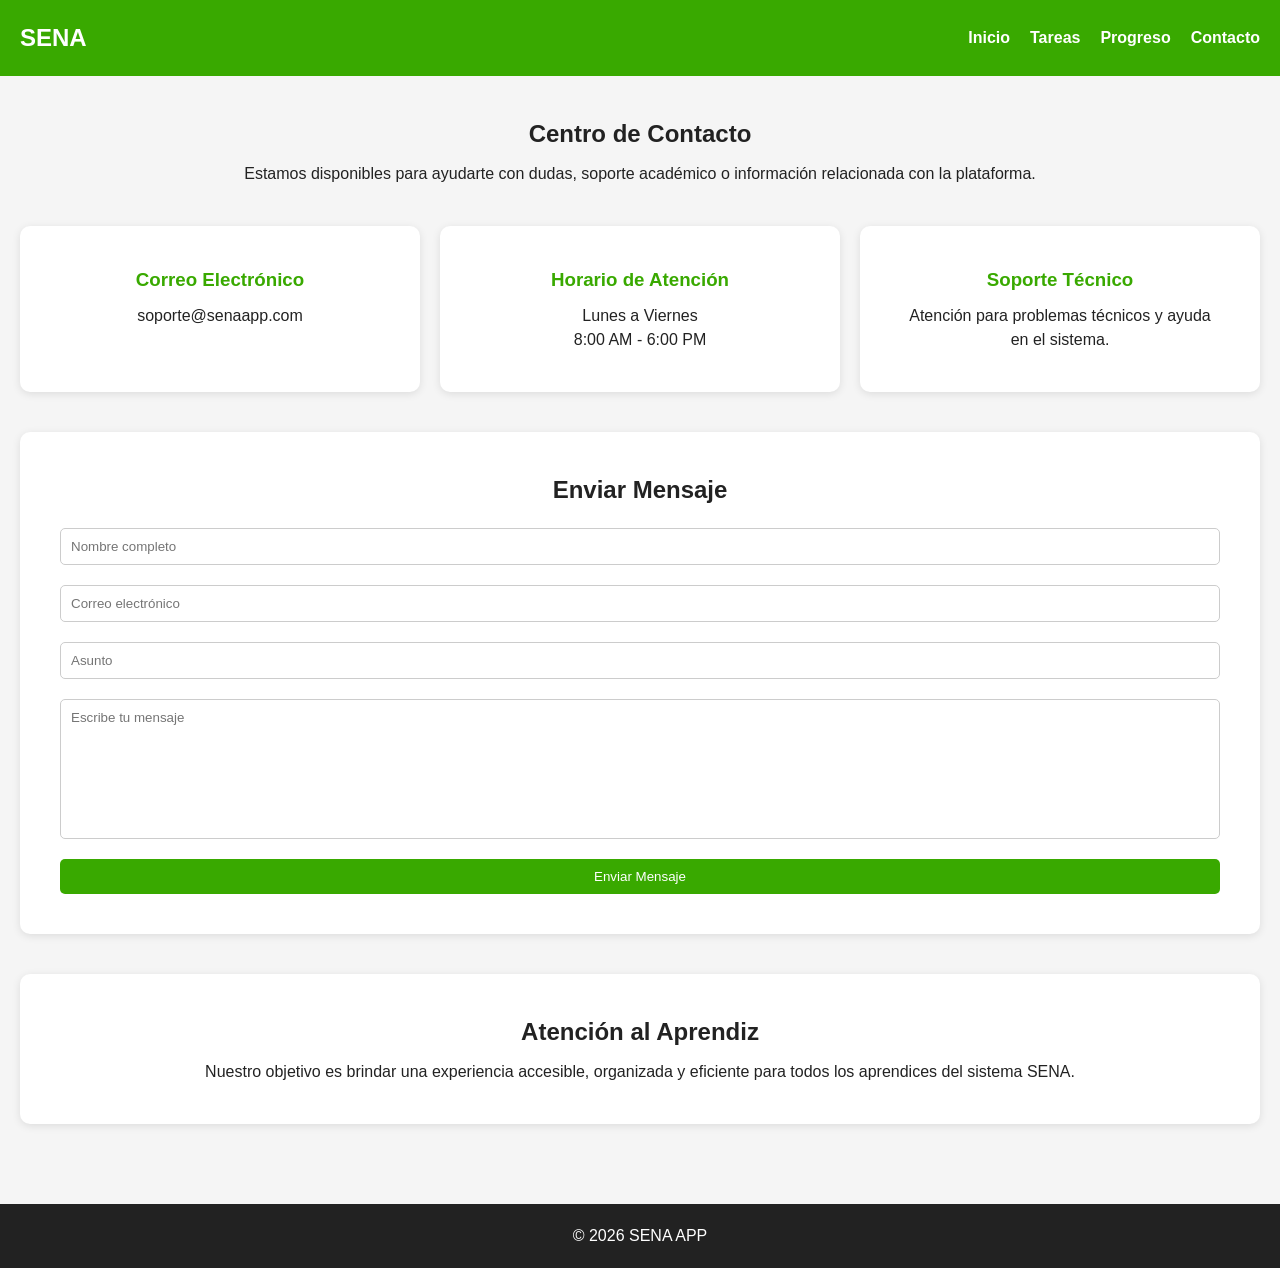
==== Contenido/pages/contacto.html @ 0f0bddb2 "feat: interfaz visual del sistema" ====
<!DOCTYPE html>
<html lang="es">
<head>
    <meta charset="UTF-8">
    <meta name="viewport" content="width=device-width, initial-scale=1.0">
    <title>Contacto | SENA APP</title>

    <link rel="stylesheet" href="../CSS/styles_global.css">
    <link rel="stylesheet" href="../CSS/contacto.css">
</head>

<body>

<header class="header">

    <nav class="navbar">

        <h1 class="logo">SENA</h1>

        <ul class="nav-links">
            <li><a href="../index.html">Inicio</a></li>
            <li><a href="tareas.html">Tareas</a></li>
            <li><a href="progreso.html">Progreso</a></li>
            <li><a href="contacto.html">Contacto</a></li>
        </ul>

    </nav>

</header>

<main class="container">

    <!-- HEADER -->
    <section class="contact-header">

        <h2>Centro de Contacto</h2>

        <p>
            Estamos disponibles para ayudarte con dudas,
            soporte académico o información relacionada
            con la plataforma.
        </p>

    </section>

    <!-- CARDS -->
    <section class="contact-cards">

        <article class="contact-card">

            <h3>Correo Electrónico</h3>

            <p>
                soporte@senaapp.com
            </p>

        </article>

        <article class="contact-card">

            <h3>Horario de Atención</h3>

            <p>
                Lunes a Viernes<br>
                8:00 AM - 6:00 PM
            </p>

        </article>

        <article class="contact-card">

            <h3>Soporte Técnico</h3>

            <p>
                Atención para problemas técnicos
                y ayuda en el sistema.
            </p>

        </article>

    </section>

    <!-- FORMULARIO -->
    <section class="contact-content">

        <form class="contact-form">

            <h2>Enviar Mensaje</h2>

            <input type="text" placeholder="Nombre completo">

            <input type="email" placeholder="Correo electrónico">

            <input type="text" placeholder="Asunto">

            <textarea placeholder="Escribe tu mensaje"></textarea>

            <button class="btn">
                Enviar Mensaje
            </button>

        </form>

    </section>

    <!-- INFO -->
    <section class="contact-info">

        <h2>Atención al Aprendiz</h2>

        <p>
            Nuestro objetivo es brindar una experiencia
            accesible, organizada y eficiente para todos
            los aprendices del sistema SENA.
        </p>

    </section>

</main>

<footer class="footer">

    <p>© 2026 SENA APP</p>

</footer>

</body>
</html>
---- Contenido/CSS/styles_global.css ----
/*RESET GLOBAL*/
*{
    margin: 0;
    padding: 0;
    box-sizing: border-box;
}

/*VARIABLES GLOBALES*/
:root{
    --color-primary: #39A900;
    --color-dark: #222;
    --color-light: #f5f5f5;
    --color-white: #ffffff;
    --font-main: Arial, Helvetica, sans-serif;
    --spacing-sm: 10px;
    --spacing-md: 20px;
    --spacing-lg: 40px;
}

/*ESTILOS GENERALES DEL SITIO*/
body{
    font-family: var(--font-main);
    background-color: var(--color-light);
    color: var(--color-dark);
    line-height: 1.5;
}

.header{
    background-color: var(--color-primary);
    padding: var(--spacing-md);
}

.navbar{
    display: flex;
    justify-content: space-between;
    align-items: center;
}

.logo{
    color: var(--color-white);
    font-size: 1.5rem;
}

/*NAVEGACIÓN*/
.nav-links{
    list-style: none;
    display: flex;
    gap: var(--spacing-md);
}

.nav-links a{
    text-decoration: none;
    color: var(--color-white);
    font-weight: bold;
}

/*CONTENIDO PRINCIPAL*/
.container{
    padding: var(--spacing-lg) var(--spacing-md);
}

/* INTRO */
.intro{
    text-align: center;
}

.intro h2{
    margin-bottom: var(--spacing-sm);
    font-size: 2rem;
}

.intro p{
    margin-bottom: var(--spacing-md);
}

/*BOTÓN REUTILIZABLE*/
.btn{
    background-color: var(--color-primary);
    color: var(--color-white);
    border: none;
    padding: var(--spacing-sm) var(--spacing-md);
    border-radius: 5px;
    cursor: pointer;
}

/*FOOTER*/
.footer{
    background-color: var(--color-dark);
    color: var(--color-white);
    text-align: center;
    padding: var(--spacing-md);
    margin-top: var(--spacing-lg);
}

/*MOBILE FIRST / RESPONSIVE*/
@media (min-width: 768px){
    .navbar{
        flex-direction: row;
    }
    .nav-links{
        gap: var(--spacing-md);
    }
    .nav-links a{
        font-size: 1rem;
    }
}

/* INFO SECTION */
.info-section{
    text-align: center;
    margin-top: var(--spacing-lg);
    margin-bottom: var(--spacing-lg);
}

.info-section h2{
    margin-bottom: var(--spacing-sm);
}

/* CARDS */
.cards{
    display: grid;
    grid-template-columns: 1fr;
    gap: var(--spacing-md);
    margin-bottom: var(--spacing-lg);
}

.card{
    background-color: var(--color-white);
    padding: var(--spacing-md);
    border-radius: 10px;
    box-shadow: 0 2px 8px rgba(0,0,0,0.1);
    text-align: center;
}

.card h3{
    color: var(--color-primary);
    margin-bottom: var(--spacing-sm);
}

/* OBJECTIVE */
.objective{
    text-align: center;
    background-color: var(--color-white);
    padding: var(--spacing-lg);
    border-radius: 10px;
    box-shadow: 0 2px 8px rgba(0,0,0,0.1);
}

/* RESPONSIVE */
@media(min-width:768px){

    .cards{
        grid-template-columns: repeat(3,1fr);
    }

}
---- Contenido/CSS/contacto.css ----
/* HEADER */
.contact-header{
    text-align: center;
    margin-bottom: var(--spacing-lg);
}

.contact-header h2{
    margin-bottom: var(--spacing-sm);
}

/* CARDS */
.contact-cards{
    display: grid;
    grid-template-columns: 1fr;
    gap: var(--spacing-md);
    margin-bottom: var(--spacing-lg);
}

.contact-card{
    background-color: var(--color-white);
    padding: var(--spacing-lg);
    border-radius: 10px;
    text-align: center;
    box-shadow: 0 2px 8px rgba(0,0,0,0.1);
}

.contact-card h3{
    color: var(--color-primary);
    margin-bottom: var(--spacing-sm);
}

/* FORM */
.contact-content{
    margin-bottom: var(--spacing-lg);
}

.contact-form{
    background-color: var(--color-white);
    padding: var(--spacing-lg);
    border-radius: 10px;
    box-shadow: 0 2px 8px rgba(0,0,0,0.1);

    display: flex;
    flex-direction: column;
    gap: var(--spacing-md);
}

.contact-form h2{
    text-align: center;
}

.contact-form input,
.contact-form textarea{
    padding: var(--spacing-sm);
    border: 1px solid #ccc;
    border-radius: 5px;
    font-family: var(--font-main);
}

.contact-form textarea{
    resize: none;
    min-height: 140px;
}

/* INFO */
.contact-info{
    background-color: var(--color-white);
    padding: var(--spacing-lg);
    border-radius: 10px;
    text-align: center;
    box-shadow: 0 2px 8px rgba(0,0,0,0.1);
}

.contact-info h2{
    margin-bottom: var(--spacing-sm);
}

/* RESPONSIVE */
@media(min-width:768px){

    .contact-cards{
        grid-template-columns: repeat(3,1fr);
    }

}
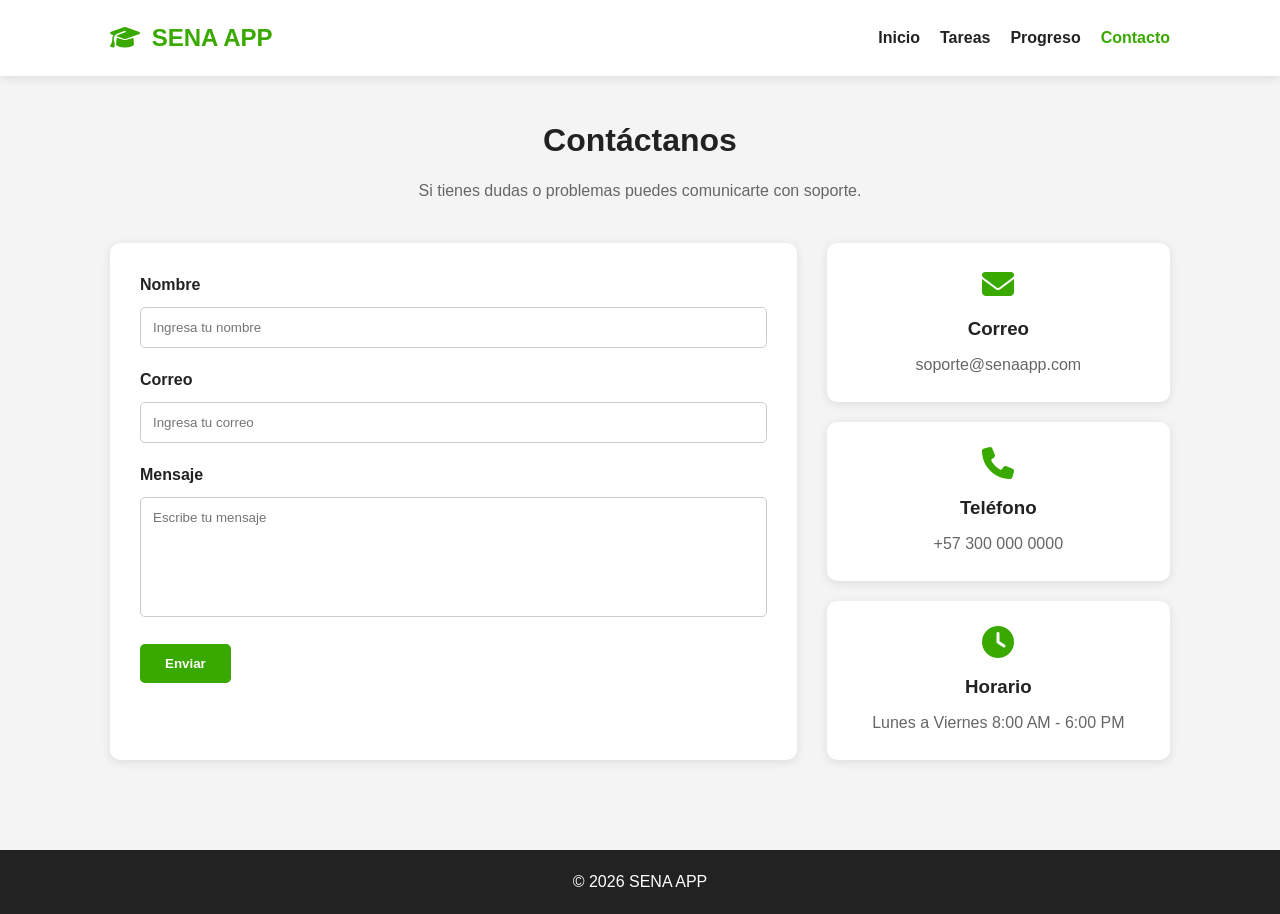
==== commit fdf4b323: "avance M1: última issue completada mejora final del proyecto" ====
--- a/Contenido/pages/contacto.html
+++ b/Contenido/pages/contacto.html
@@ -1,128 +1,185 @@
 <!DOCTYPE html>
 <html lang="es">
+
 <head>
+
     <meta charset="UTF-8">
-    <meta name="viewport" content="width=device-width, initial-scale=1.0">
+
+    <meta name="viewport"
+    content="width=device-width, initial-scale=1.0">
+
     <title>Contacto | SENA APP</title>
 
-    <link rel="stylesheet" href="../CSS/styles_global.css">
-    <link rel="stylesheet" href="../CSS/contacto.css">
+    <!-- CSS -->
+    <link rel="stylesheet"
+    href="../CSS/styles_global.css">
+
+    <link rel="stylesheet"
+    href="../CSS/contacto.css">
+
+    <!-- ICONOS -->
+    <link rel="stylesheet"
+    href="https://cdnjs.cloudflare.com/ajax/libs/font-awesome/6.5.1/css/all.min.css">
+
 </head>
 
 <body>
 
-<header class="header">
+    <!-- HEADER -->
+    <header class="header">
 
-    <nav class="navbar">
+        <nav class="navbar">
 
-        <h1 class="logo">SENA</h1>
+            <h1 class="logo">
+                <i class="fa-solid fa-graduation-cap"></i>
+                SENA APP
+            </h1>
 
-        <ul class="nav-links">
-            <li><a href="../index.html">Inicio</a></li>
-            <li><a href="tareas.html">Tareas</a></li>
-            <li><a href="progreso.html">Progreso</a></li>
-            <li><a href="contacto.html">Contacto</a></li>
-        </ul>
+            <ul class="nav-links">
 
-    </nav>
+                <li>
+                    <a href="../index.html">
+                        Inicio
+                    </a>
+                </li>
 
-</header>
+                <li>
+                    <a href="tareas.html">
+                        Tareas
+                    </a>
+                </li>
 
-<main class="container">
+                <li>
+                    <a href="progreso.html">
+                        Progreso
+                    </a>
+                </li>
 
-    <!-- HEADER -->
-    <section class="contact-header">
+                <li>
+                    <a class="active" href="contacto.html">
+                        Contacto
+                    </a>
+                </li>
 
-        <h2>Centro de Contacto</h2>
+            </ul>
+
+        </nav>
+
+    </header>
+
+    <!-- CONTENIDO -->
+    <main class="container">
+
+        <!-- TITULO -->
+        <section class="contact-header">
+
+            <h2>
+                Contáctanos
+            </h2>
+
+            <p>
+                Si tienes dudas o problemas
+                puedes comunicarte con soporte.
+            </p>
+
+        </section>
+
+        <!-- CONTACTO -->
+        <section class="contact-section">
+
+            <!-- FORMULARIO -->
+            <form class="contact-form">
+
+                <label>
+                    Nombre
+                </label>
+
+                <input
+                type="text"
+                placeholder="Ingresa tu nombre">
+
+                <label>
+                    Correo
+                </label>
+
+                <input
+                type="email"
+                placeholder="Ingresa tu correo">
+
+                <label>
+                    Mensaje
+                </label>
+
+                <textarea
+                placeholder="Escribe tu mensaje"></textarea>
+
+                <button class="btn">
+                    Enviar
+                </button>
+
+            </form>
+
+            <!-- INFORMACIÓN -->
+            <div class="contact-info">
+
+                <div class="info-card">
+
+                    <i class="fa-solid fa-envelope"></i>
+
+                    <h3>
+                        Correo
+                    </h3>
+
+                    <p>
+                        soporte@senaapp.com
+                    </p>
+
+                </div>
+
+                <div class="info-card">
+
+                    <i class="fa-solid fa-phone"></i>
+
+                    <h3>
+                        Teléfono
+                    </h3>
+
+                    <p>
+                        +57 300 000 0000
+                    </p>
+
+                </div>
+
+                <div class="info-card">
+
+                    <i class="fa-solid fa-clock"></i>
+
+                    <h3>
+                        Horario
+                    </h3>
+
+                    <p>
+                        Lunes a Viernes
+                        8:00 AM - 6:00 PM
+                    </p>
+
+                </div>
+
+            </div>
+
+        </section>
+
+    </main>
+
+    <!-- FOOTER -->
+    <footer class="footer">
 
         <p>
-            Estamos disponibles para ayudarte con dudas,
-            soporte académico o información relacionada
-            con la plataforma.
+            © 2026 SENA APP
         </p>
 
-    </section>
-
-    <!-- CARDS -->
-    <section class="contact-cards">
-
-        <article class="contact-card">
-
-            <h3>Correo Electrónico</h3>
-
-            <p>
-                soporte@senaapp.com
-            </p>
-
-        </article>
-
-        <article class="contact-card">
-
-            <h3>Horario de Atención</h3>
-
-            <p>
-                Lunes a Viernes<br>
-                8:00 AM - 6:00 PM
-            </p>
-
-        </article>
-
-        <article class="contact-card">
-
-            <h3>Soporte Técnico</h3>
-
-            <p>
-                Atención para problemas técnicos
-                y ayuda en el sistema.
-            </p>
-
-        </article>
-
-    </section>
-
-    <!-- FORMULARIO -->
-    <section class="contact-content">
-
-        <form class="contact-form">
-
-            <h2>Enviar Mensaje</h2>
-
-            <input type="text" placeholder="Nombre completo">
-
-            <input type="email" placeholder="Correo electrónico">
-
-            <input type="text" placeholder="Asunto">
-
-            <textarea placeholder="Escribe tu mensaje"></textarea>
-
-            <button class="btn">
-                Enviar Mensaje
-            </button>
-
-        </form>
-
-    </section>
-
-    <!-- INFO -->
-    <section class="contact-info">
-
-        <h2>Atención al Aprendiz</h2>
-
-        <p>
-            Nuestro objetivo es brindar una experiencia
-            accesible, organizada y eficiente para todos
-            los aprendices del sistema SENA.
-        </p>
-
-    </section>
-
-</main>
-
-<footer class="footer">
-
-    <p>© 2026 SENA APP</p>
-
-</footer>
+    </footer>
 
 </body>
+
 </html>
--- a/Contenido/CSS/styles_global.css
+++ b/Contenido/CSS/styles_global.css
@@ -1,23 +1,35 @@
-/*RESET GLOBAL*/
+/* =========================
+   RESET
+========================= */
 *{
     margin: 0;
     padding: 0;
     box-sizing: border-box;
 }
 
-/*VARIABLES GLOBALES*/
+/* =========================
+   VARIABLES
+========================= */
 :root{
+
     --color-primary: #39A900;
     --color-dark: #222;
-    --color-light: #f5f5f5;
+    --color-light: #f4f4f4;
     --color-white: #ffffff;
+    --color-gray: #666;
+
     --font-main: Arial, Helvetica, sans-serif;
+
     --spacing-sm: 10px;
     --spacing-md: 20px;
     --spacing-lg: 40px;
-}
-
-/*ESTILOS GENERALES DEL SITIO*/
+
+    --radius: 10px;
+}
+
+/* =========================
+   BODY
+========================= */
 body{
     font-family: var(--font-main);
     background-color: var(--color-light);
@@ -25,132 +37,290 @@
     line-height: 1.5;
 }
 
+/* =========================
+   HEADER
+========================= */
 .header{
-    background-color: var(--color-primary);
-    padding: var(--spacing-md);
-}
-
+    background-color: var(--color-white);
+    box-shadow: 0 2px 10px rgba(0,0,0,0.1);
+}
+
+/* =========================
+   NAVBAR
+========================= */
 .navbar{
+    max-width: 1100px;
+
+    margin: auto;
+
+    padding: 20px;
+
     display: flex;
     justify-content: space-between;
     align-items: center;
 }
 
+/* =========================
+   LOGO
+========================= */
 .logo{
-    color: var(--color-white);
+    color: var(--color-primary);
     font-size: 1.5rem;
 }
 
-/*NAVEGACIÓN*/
+.logo i{
+    margin-right: 5px;
+}
+
+/* =========================
+   LINKS
+========================= */
 .nav-links{
     list-style: none;
+
     display: flex;
-    gap: var(--spacing-md);
+    gap: 20px;
 }
 
 .nav-links a{
     text-decoration: none;
-    color: var(--color-white);
+    color: var(--color-dark);
+
     font-weight: bold;
-}
-
-/*CONTENIDO PRINCIPAL*/
+
+    transition: 0.3s;
+}
+
+.nav-links a:hover,
+.nav-links .active{
+    color: var(--color-primary);
+}
+
+/* =========================
+   CONTAINER
+========================= */
 .container{
+    max-width: 1100px;
+
+    margin: auto;
+
     padding: var(--spacing-lg) var(--spacing-md);
 }
 
-/* INTRO */
-.intro{
-    text-align: center;
-}
-
-.intro h2{
-    margin-bottom: var(--spacing-sm);
-    font-size: 2rem;
-}
-
-.intro p{
-    margin-bottom: var(--spacing-md);
-}
-
-/*BOTÓN REUTILIZABLE*/
+/* =========================
+   HERO
+========================= */
+.hero{
+    display: grid;
+    grid-template-columns: 1fr;
+
+    gap: 30px;
+
+    align-items: center;
+
+    margin-bottom: 60px;
+}
+
+/* TEXTO */
+.hero-text h2{
+    font-size: 2.5rem;
+
+    margin-bottom: 20px;
+}
+
+.hero-text p{
+    color: var(--color-gray);
+
+    margin-bottom: 25px;
+}
+
+/* IMAGEN */
+.hero-image{
+    background-color: var(--color-white);
+
+    padding: 50px;
+
+    border-radius: var(--radius);
+
+    text-align: center;
+
+    box-shadow: 0 2px 10px rgba(0,0,0,0.1);
+}
+
+.hero-image i{
+    font-size: 5rem;
+    color: var(--color-primary);
+}
+
+/* =========================
+   BOTÓN
+========================= */
 .btn{
     background-color: var(--color-primary);
     color: var(--color-white);
+
     border: none;
-    padding: var(--spacing-sm) var(--spacing-md);
+
+    padding: 12px 25px;
+
     border-radius: 5px;
+
     cursor: pointer;
-}
-
-/*FOOTER*/
-.footer{
-    background-color: var(--color-dark);
-    color: var(--color-white);
-    text-align: center;
-    padding: var(--spacing-md);
-    margin-top: var(--spacing-lg);
-}
-
-/*MOBILE FIRST / RESPONSIVE*/
-@media (min-width: 768px){
-    .navbar{
-        flex-direction: row;
-    }
-    .nav-links{
-        gap: var(--spacing-md);
-    }
-    .nav-links a{
-        font-size: 1rem;
-    }
-}
-
-/* INFO SECTION */
+
+    font-weight: bold;
+
+    transition: 0.3s;
+}
+
+.btn:hover{
+    background-color: #2d8500;
+}
+
+/* =========================
+   INFO
+========================= */
 .info-section{
     text-align: center;
-    margin-top: var(--spacing-lg);
-    margin-bottom: var(--spacing-lg);
+
+    margin-bottom: 50px;
 }
 
 .info-section h2{
-    margin-bottom: var(--spacing-sm);
-}
-
-/* CARDS */
+    margin-bottom: 15px;
+
+    font-size: 2rem;
+}
+
+.info-section p{
+    color: var(--color-gray);
+
+    max-width: 700px;
+
+    margin: auto;
+}
+
+/* =========================
+   CARDS
+========================= */
 .cards{
     display: grid;
     grid-template-columns: 1fr;
-    gap: var(--spacing-md);
-    margin-bottom: var(--spacing-lg);
-}
-
+
+    gap: 20px;
+
+    margin-bottom: 50px;
+}
+
+/* CARD */
 .card{
     background-color: var(--color-white);
-    padding: var(--spacing-md);
-    border-radius: 10px;
-    box-shadow: 0 2px 8px rgba(0,0,0,0.1);
-    text-align: center;
-}
-
+
+    padding: 30px;
+
+    border-radius: var(--radius);
+
+    text-align: center;
+
+    box-shadow: 0 2px 10px rgba(0,0,0,0.1);
+
+    transition: 0.3s;
+}
+
+.card:hover{
+    transform: translateY(-5px);
+}
+
+/* ICONO */
+.card i{
+    font-size: 2rem;
+
+    color: var(--color-primary);
+
+    margin-bottom: 15px;
+}
+
+/* TITULO */
 .card h3{
-    color: var(--color-primary);
-    margin-bottom: var(--spacing-sm);
-}
-
-/* OBJECTIVE */
+    margin-bottom: 15px;
+}
+
+/* TEXTO */
+.card p{
+    color: var(--color-gray);
+}
+
+/* =========================
+   OBJECTIVE
+========================= */
 .objective{
-    text-align: center;
     background-color: var(--color-white);
-    padding: var(--spacing-lg);
-    border-radius: 10px;
-    box-shadow: 0 2px 8px rgba(0,0,0,0.1);
-}
-
-/* RESPONSIVE */
+
+    padding: 40px;
+
+    border-radius: var(--radius);
+
+    text-align: center;
+
+    box-shadow: 0 2px 10px rgba(0,0,0,0.1);
+}
+
+.objective h2{
+    margin-bottom: 15px;
+}
+
+.objective p{
+    color: var(--color-gray);
+}
+
+/* =========================
+   FOOTER
+========================= */
+.footer{
+    background-color: var(--color-dark);
+
+    color: var(--color-white);
+
+    text-align: center;
+
+    padding: 20px;
+
+    margin-top: 50px;
+}
+
+/* =========================
+   RESPONSIVE
+========================= */
 @media(min-width:768px){
+
+    .hero{
+        grid-template-columns: 1fr 1fr;
+    }
 
     .cards{
         grid-template-columns: repeat(3,1fr);
     }
-
+}
+
+/* =========================
+   MOBILE
+========================= */
+@media(max-width:768px){
+
+    .navbar{
+        flex-direction: column;
+        gap: 15px;
+    }
+
+    .nav-links{
+        flex-wrap: wrap;
+        justify-content: center;
+    }
+
+    .hero-text h2{
+        font-size: 2rem;
+    }
+
+    .info-section h2{
+        font-size: 1.7rem;
+    }
 }
--- a/Contenido/CSS/contacto.css
+++ b/Contenido/CSS/contacto.css
@@ -1,85 +1,138 @@
-/* HEADER */
+/* =========================
+   HEADER
+========================= */
 .contact-header{
     text-align: center;
-    margin-bottom: var(--spacing-lg);
+
+    margin-bottom: 40px;
 }
 
 .contact-header h2{
-    margin-bottom: var(--spacing-sm);
+    font-size: 2rem;
+
+    margin-bottom: 15px;
 }
 
-/* CARDS */
-.contact-cards{
+.contact-header p{
+    color: var(--color-gray);
+}
+
+/* =========================
+   CONTACT SECTION
+========================= */
+.contact-section{
     display: grid;
     grid-template-columns: 1fr;
-    gap: var(--spacing-md);
-    margin-bottom: var(--spacing-lg);
+
+    gap: 30px;
 }
 
-.contact-card{
+/* =========================
+   FORM
+========================= */
+.contact-form{
     background-color: var(--color-white);
-    padding: var(--spacing-lg);
-    border-radius: 10px;
-    text-align: center;
-    box-shadow: 0 2px 8px rgba(0,0,0,0.1);
+
+    padding: 30px;
+
+    border-radius: var(--radius);
+
+    box-shadow: 0 2px 10px rgba(0,0,0,0.1);
 }
 
-.contact-card h3{
-    color: var(--color-primary);
-    margin-bottom: var(--spacing-sm);
+/* LABEL */
+.contact-form label{
+    display: block;
+
+    margin-bottom: 10px;
+
+    font-weight: bold;
 }
 
-/* FORM */
-.contact-content{
-    margin-bottom: var(--spacing-lg);
+/* INPUTS */
+.contact-form input,
+.contact-form textarea{
+    width: 100%;
+
+    padding: 12px;
+
+    margin-bottom: 20px;
+
+    border: 1px solid #ccc;
+
+    border-radius: 5px;
+
+    font-family: var(--font-main);
+
+    outline: none;
 }
 
-.contact-form{
-    background-color: var(--color-white);
-    padding: var(--spacing-lg);
-    border-radius: 10px;
-    box-shadow: 0 2px 8px rgba(0,0,0,0.1);
+/* TEXTAREA */
+.contact-form textarea{
+    resize: none;
 
-    display: flex;
-    flex-direction: column;
-    gap: var(--spacing-md);
+    min-height: 120px;
 }
 
-.contact-form h2{
-    text-align: center;
+/* FOCUS */
+.contact-form input:focus,
+.contact-form textarea:focus{
+    border-color: var(--color-primary);
 }
 
-.contact-form input,
-.contact-form textarea{
-    padding: var(--spacing-sm);
-    border: 1px solid #ccc;
-    border-radius: 5px;
-    font-family: var(--font-main);
+/* =========================
+   INFO
+========================= */
+.contact-info{
+    display: grid;
+
+    gap: 20px;
 }
 
-.contact-form textarea{
-    resize: none;
-    min-height: 140px;
+/* CARD */
+.info-card{
+    background-color: var(--color-white);
+
+    padding: 25px;
+
+    border-radius: var(--radius);
+
+    text-align: center;
+
+    box-shadow: 0 2px 10px rgba(0,0,0,0.1);
+
+    transition: 0.3s;
 }
 
-/* INFO */
-.contact-info{
-    background-color: var(--color-white);
-    padding: var(--spacing-lg);
-    border-radius: 10px;
-    text-align: center;
-    box-shadow: 0 2px 8px rgba(0,0,0,0.1);
+.info-card:hover{
+    transform: translateY(-5px);
 }
 
-.contact-info h2{
-    margin-bottom: var(--spacing-sm);
+/* ICON */
+.info-card i{
+    font-size: 2rem;
+
+    color: var(--color-primary);
+
+    margin-bottom: 15px;
 }
 
-/* RESPONSIVE */
+/* TITULO */
+.info-card h3{
+    margin-bottom: 10px;
+}
+
+/* TEXTO */
+.info-card p{
+    color: var(--color-gray);
+}
+
+/* =========================
+   RESPONSIVE
+========================= */
 @media(min-width:768px){
 
-    .contact-cards{
-        grid-template-columns: repeat(3,1fr);
+    .contact-section{
+        grid-template-columns: 2fr 1fr;
     }
-
 }
